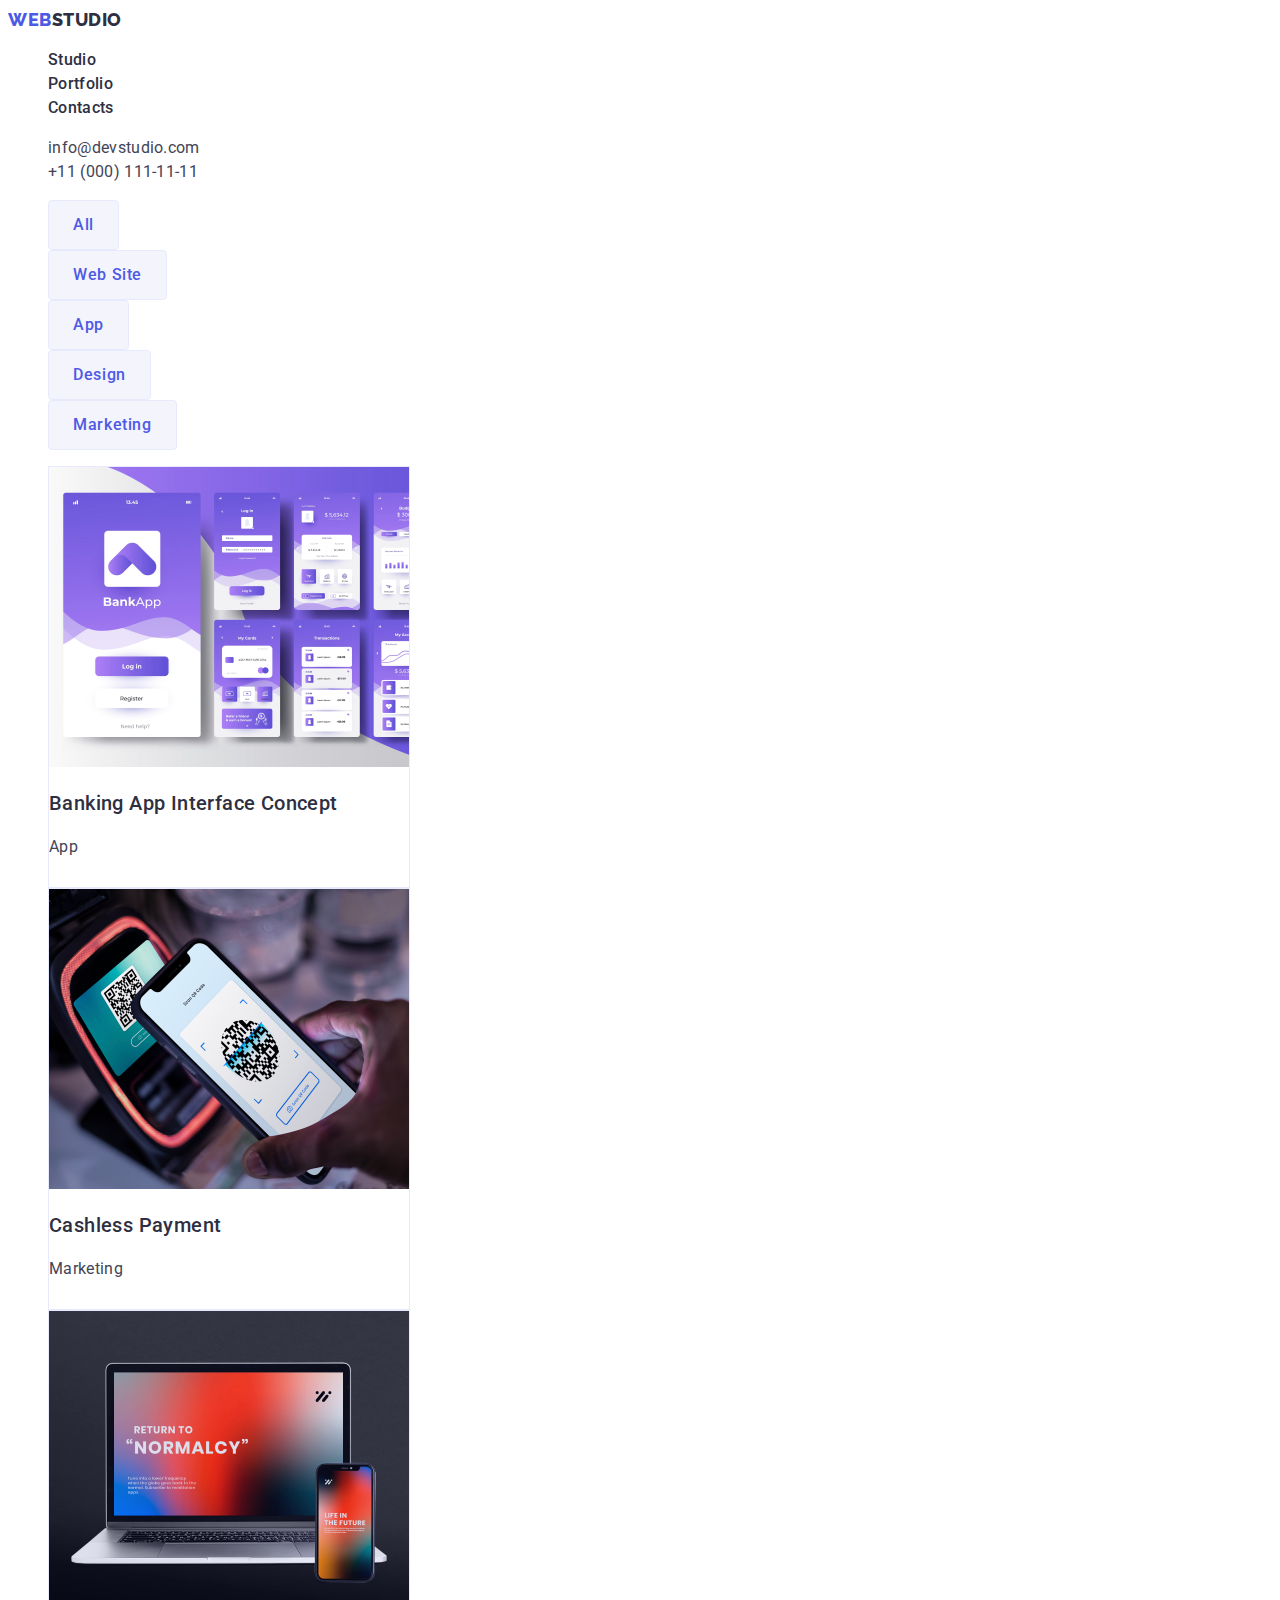
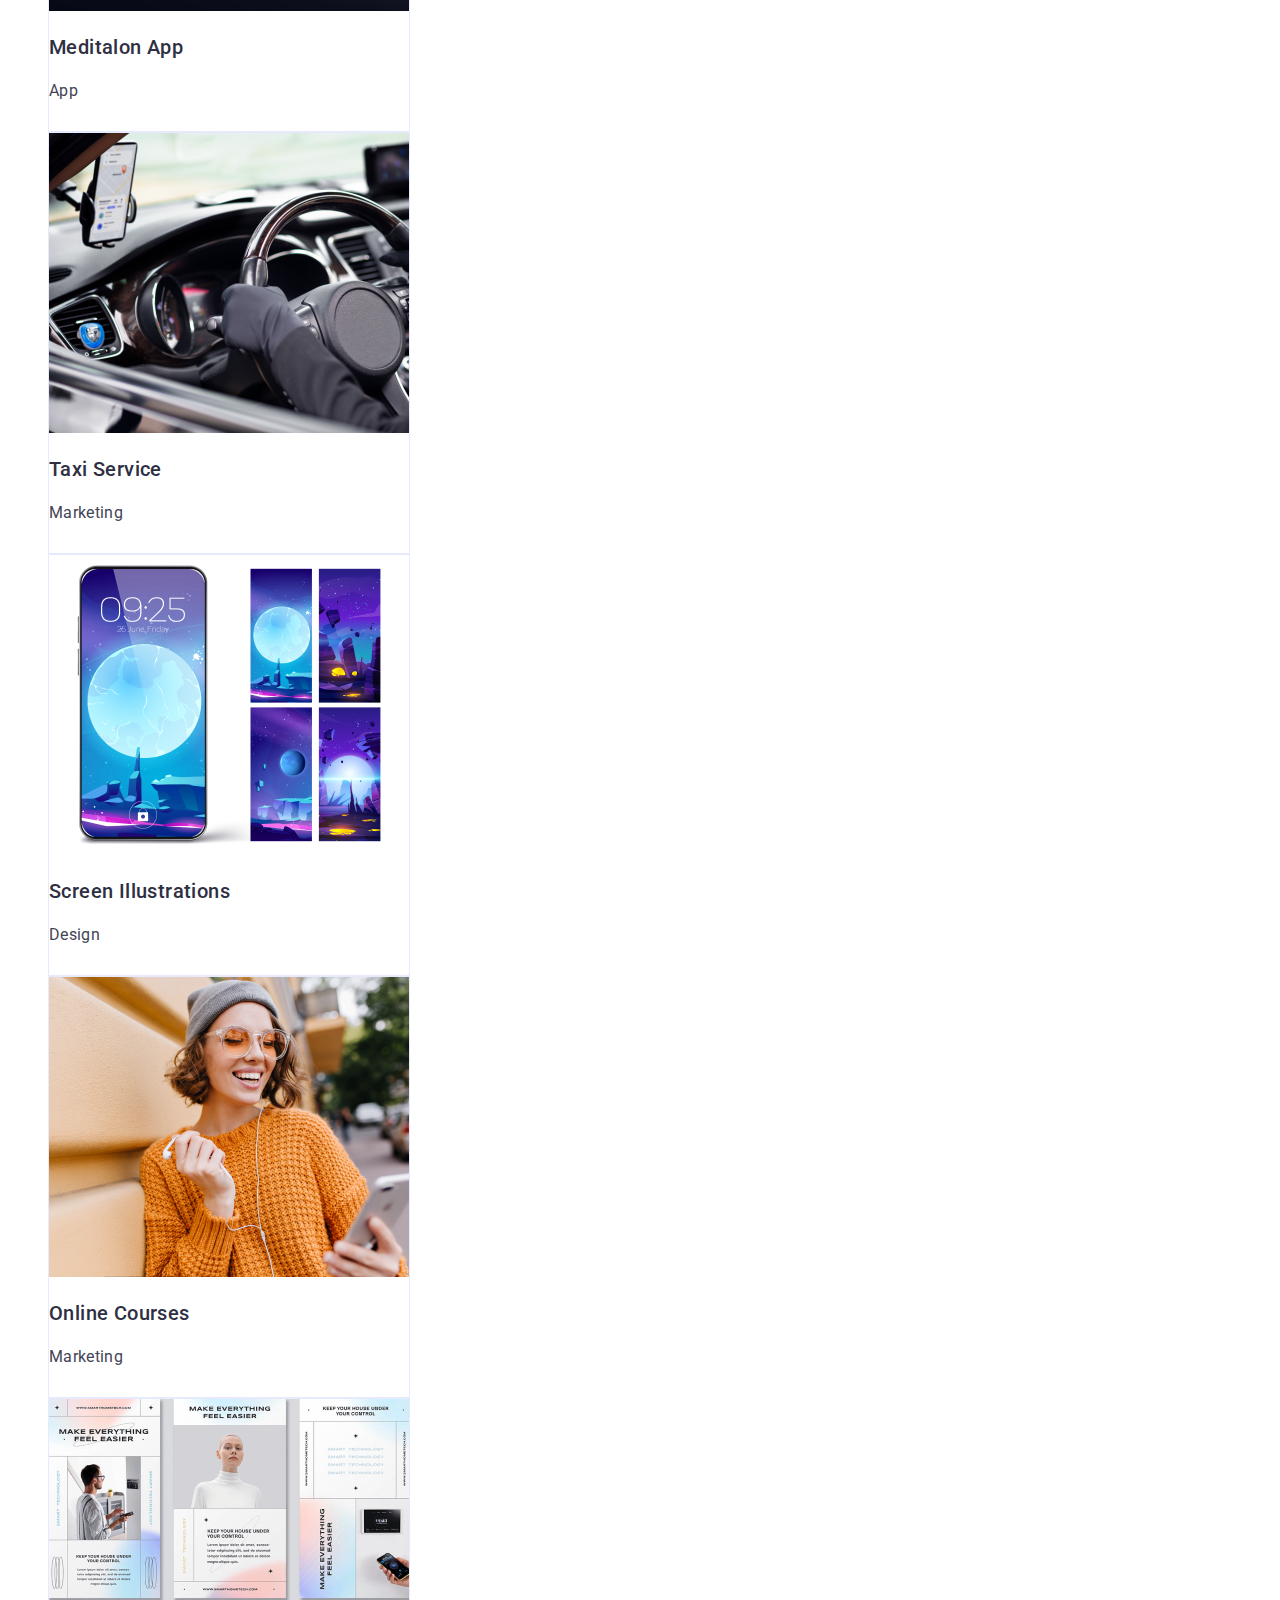
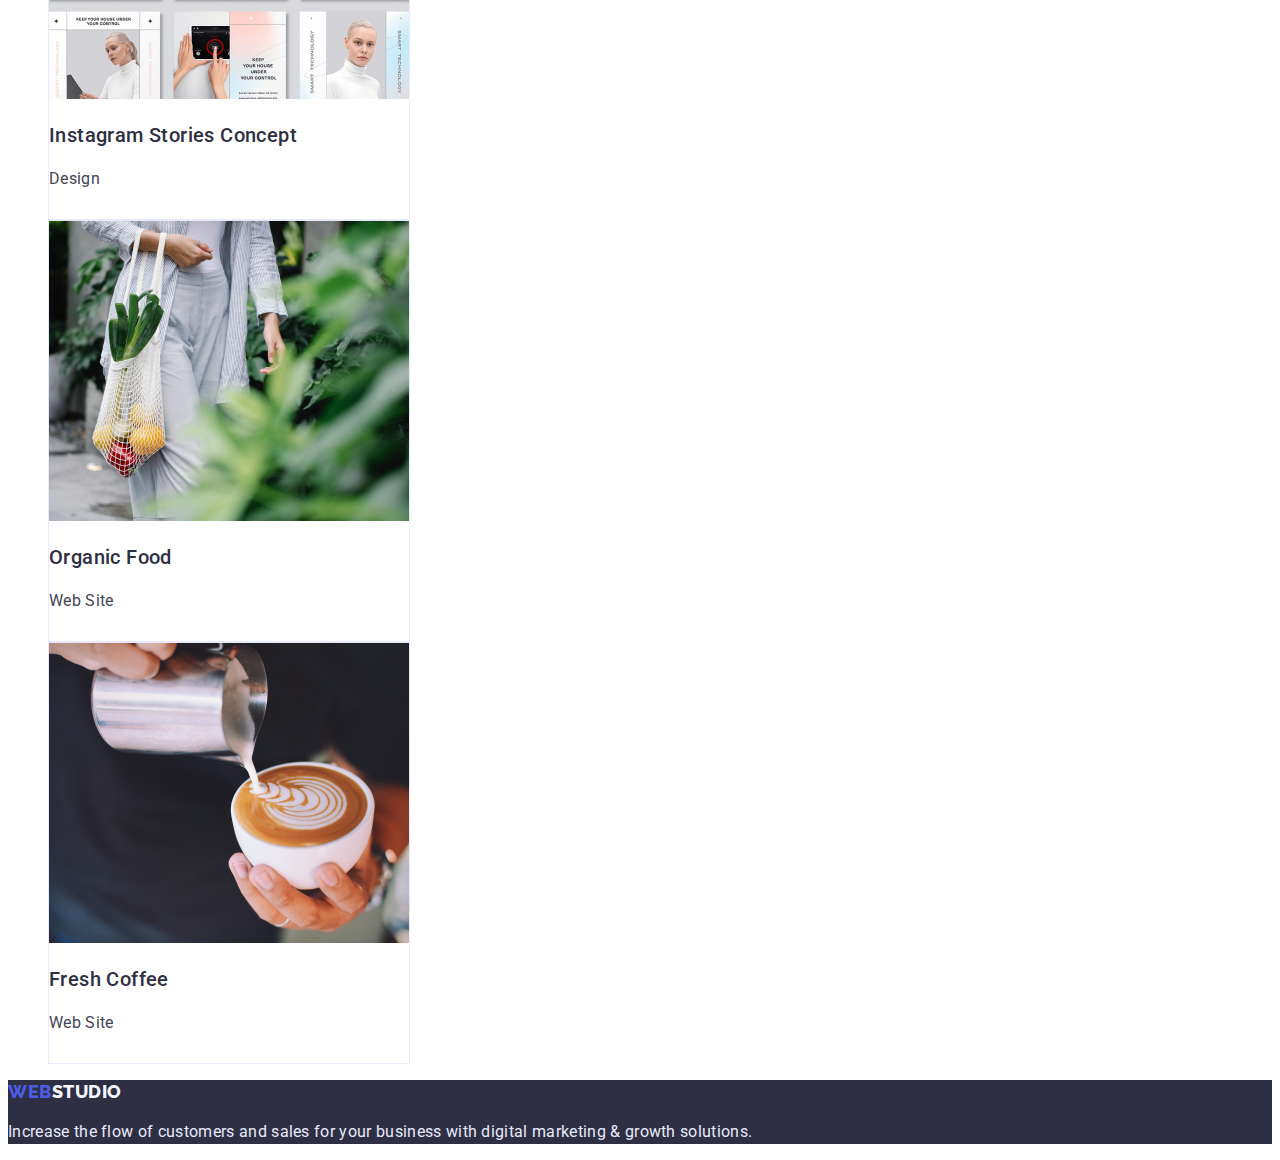
==== portfolio.html @ 46ccc212 "Initial commit" ====
<!DOCTYPE html>
<html lang="en">
  <head>
    <meta charset="UTF-8" />
    <meta http-equiv="X-UA-Compatible" content="IE=edge" />
    <meta name="viewport" content="width=device-width, initial-scale=1.0" />
    <link rel="stylesheet" href="./css/styles.css" />
    <link rel="preconnect" href="https://fonts.googleapis.com" />
    <link rel="preconnect" href="https://fonts.gstatic.com" crossorigin />
    <link
      href="https://fonts.googleapis.com/css2?family=Raleway:wght@800&family=Roboto:wght@400;500;700&display=swap"
      rel="stylesheet"
    />
    <title>Document</title>
  </head>
  <body>
    <!-- Header -->
    <header class="page-header">
      <nav class="site-nav">
        <a class="logo-first" href="./index.html">
          Web<span class="logo-second">Studio</span></a
        >
        <ul class="nav-items">
          <li class="nav-item">
            <a class="nav-item-link" href="./index.html">Studio</a>
          </li>
          <li class="nav-item">
            <a class="nav-item-link" href="./portfolio.html">Portfolio</a>
          </li>
          <li class="nav-item">
            <a class="nav-item-link" href="">Contacts</a>
          </li>
        </ul>
      </nav>
      <!-- Address -->
      <address class="contacts">
        <ul>
          <li class="contact">
            <a class="contact-mail-link" href="mailto:info@devstudio.com"
              >info@devstudio.com</a
            >
          </li>
          <li class="contact">
            <a class="contact-tel-link" href="tel:+110001111111"
              >+11 (000) 111-11-11</a
            >
          </li>
        </ul>
      </address>
    </header>
    <!-- Main-content -->
    <main class="main-container">
      <!-- Button -->
      <ul>
        <li><button class="work-btn" type="button">All</button></li>
        <li><button class="work-btn" type="button">Web Site</button></li>
        <li><button class="work-btn" type="button">App</button></li>
        <li><button class="work-btn" type="button">Design</button></li>
        <li><button class="work-btn" type="button">Marketing</button></li>
      </ul>
      <!-- Box-Row -->
      <ul class="works-row">
        <li class="work-company">
          <a class="work-company-box" href=""
            ><img
              src="./images/portfolio/portfolio-works1.jpg"
              alt="bank-interface"
              width="360"
              height="300"
            />
            <h3 class="work-name">Banking App Interface Concept</h3>
            <p class="work-system">App</p>
          </a>
        </li>

        <li class="work-company">
          <a class="work-company-box" href=""
            ><img
              src="./images/portfolio/portfolio-works2.jpg"
              alt="telephone-payment"
              width="360"
              height="300"
            />
            <h3 class="work-name">Cashless Payment</h3>
            <p class="work-system">Marketing</p></a
          >
        </li>
        <li class="work-company">
          <a class="work-company-box" href="">
            <img
              src="./images/portfolio/portfolio-works3.jpg"
              alt="MacBook"
              width="360"
              height="300"
            />
            <h3 class="work-name">Meditalon App</h3>
            <p class="work-system">App</p></a
          >
        </li>
        <li class="work-company">
          <a class="work-company-box" href=""
            ><img
              src="./images/portfolio/portfolio-works4.jpg"
              alt="Taxi"
              width="360"
              height="300"
            />
            <h3 class="work-name">Taxi Service</h3>
            <p class="work-system">Marketing</p></a
          >
        </li>
        <li class="work-company">
          <a class="work-company-box" href="">
            <img
              src="./images/portfolio/portfolio-works5.jpg"
              alt="telephone-design"
              width="360"
              height="300"
            />
            <h3 class="work-name">Screen Illustrations</h3>
            <p class="work-system">Design</p></a
          >
        </li>
        <li class="work-company">
          <a class="work-company-box" href="">
            <img
              src="./images/portfolio/portfolio-works6.jpg"
              alt="Woman"
              width="360"
              height="300"
            />
            <h3 class="work-name">Online Courses</h3>
            <p class="work-system">Marketing</p></a
          >
        </li>

        <li class="work-company">
          <a class="work-company-box" href="">
            <img
              src="./images/portfolio/portfolio-works7.jpg"
              alt="Instagram-stories"
              width="360"
              height="300"
            />
            <h3 class="work-name">Instagram Stories Concept</h3>
            <p class="work-system">Design</p></a
          >
        </li>
        <li class="work-company">
          <a class="work-company-box" href=""
            ><img
              src="./images/portfolio/portfolio-works8.jpg"
              alt="Vegetables"
              width="360"
              height="300"
            />
            <h3 class="work-name">Organic Food</h3>
            <p class="work-system">Web Site</p></a
          >
        </li>
        <li class="work-company">
          <a class="work-company-box" href=""
            ><img
              src="./images/portfolio/portfolio-works9.jpg"
              alt="Coffee"
              width="360"
              height="300"
            />
            <h3 class="work-name">Fresh Coffee</h3>
            <p class="work-system">Web Site</p></a
          >
        </li>
      </ul>
    </main>
    <!-- Footer -->

    <footer class="footer">
      <a class="logo-first" href="./index.html">
        Web<span class="footer-logo-second">Studio</span></a
      >
      <p class="footer-info">
        Increase the flow of customers and sales for your business with digital
        marketing & growth solutions.
      </p>
    </footer>
  </body>
</html>
---- css/styles.css ----
body {
  background-color: #ffffff;
  font-family: "Roboto", sans-serif;
  color: #2e2f42;
}
:root {
  --heading-color: #2e2f42;
  --text-color: #434455;
  --brand-color: #4d5ae5;
  --press-color: #404bbf;
}
ul {
  list-style-type: none;
}
a {
  text-decoration: none;
}

.logo-first {
  font-family: "Raleway";
  font-style: normal;
  font-weight: 800;
  font-size: 18px;
  line-height: 24px;
  letter-spacing: 0.03em;
  color: var(--brand-color);
  text-decoration: none;
  text-transform: uppercase;
}
.logo-second {
  color: var(--heading-color);
}
.footer-logo-second {
  color: #f4f4fd;
}

.site-nav .nav-item a {
  font-weight: 500;
  font-size: 16px;
  line-height: 24px;
  letter-spacing: 0.02em;
  color: var(--heading-color);
}
.site-nav .nav-item a:hover,
.site-nav .nav-item a:focus {
  color: var(--brand-color);
  text-decoration: underline;
}
.contacts .contact a {
  font-family: "Roboto";
  font-style: normal;
  font-weight: 400;
  font-size: 16px;
  line-height: 24px;
  letter-spacing: 0.02em;
  color: var(--text-color);
}
.contacts .contact a:hover,
.contacts .contact a:focus {
  color: var(--brand-color);
}
.section-hero {
  width: 1440px;
  height: 600px;
  background: var(--heading-color);
}
.hero-info {
  font-weight: 700;
  font-size: 56px;
  line-height: 60px;
  text-align: center;
  letter-spacing: 0.02em;
  color: #ffffff;
}
.hero-btn {
  font-family: "Roboto";
  font-style: normal;
  font-weight: 500;
  font-size: 16px;
  line-height: 24px;
  cursor: pointer;
  align-items: center;
  letter-spacing: 0.04em;
  color: #ffffff;
  background: var(--brand-color);
  box-shadow: 0px 4px 4px rgba(0, 0, 0, 0.15);
  border-radius: 4px;
  border: 0;
  width: 169px;
  height: 56px;
}
.hero-btn:hover {
  background-color: var(--press-color);
  color: #ffffff;
}
.hide-h {
  opacity: 0;
  cursor: default;
}
.advanteges-h {
  font-weight: 500;
  font-size: 20px;
  line-height: 24px;
  letter-spacing: 0.02em;
  color: var(--heading-color);
}
.advanteges-info {
  font-weight: 400;
  font-size: 16px;
  line-height: 24px;
  letter-spacing: 0.02em;
  color: var(--text-color);
}
.section-4 {
  background-color: #f4f4fd;
}
.work-h {
  font-weight: 700;
  font-size: 36px;
  line-height: 40px;
  text-align: center;
  letter-spacing: 0.02em;
  text-transform: capitalize;
  color: var(--heading-color);
}
.staff-h {
  font-weight: 700;
  font-size: 36px;
  line-height: 40px;
  text-align: center;
  letter-spacing: 0.02em;
  text-transform: capitalize;
  color: var(--heading-color);
}
.staff-boxes {
  display: flex;
}
.staff-box {
  background: #ffffff;
  box-shadow: 0px 1px 6px rgba(46, 47, 66, 0.08),
    0px 1px 1px rgba(46, 47, 66, 0.16), 0px 2px 1px rgba(46, 47, 66, 0.08);
  border-radius: 0px 0px 4px 4px;
  width: 264px;
  height: 380px;
}

.staff-name {
  font-weight: 500;
  font-size: 20px;
  line-height: 24px;
  letter-spacing: 0.02em;
  color: var(--heading-color);
  text-align: center;
}
.staff-profession {
  font-weight: 400;
  font-size: 16px;
  line-height: 24px;
  letter-spacing: 0.02em;
  color: var(--text-color);
  text-align: center;
}
.footer {
  background: var(--heading-color);
}
.footer-info {
  font-weight: 400;
  font-size: 16px;
  line-height: 24px;
  letter-spacing: 0.02em;
  color: #e7e9fc;
}
.work-name {
  font-weight: 500;
  font-size: 20px;
  line-height: 24px;
  letter-spacing: 0.02em;
  color: var(--heading-color);
}
.work-system {
  font-weight: 400;
  font-size: 16px;
  line-height: 24px;
  letter-spacing: 0.02em;
  color: var(--text-color);
  text-decoration: none;
}
.work-company {
  background: #ffffff;
  border: 1px solid #e7e9fc;
  width: 360px;
  height: 420px;
}
.work-btn:hover {
  color: #ffffff;
  background: var(--press-color);
  box-shadow: 0px 3px 1px rgba(0, 0, 0, 0.1), 0px 2px 1px rgba(0, 0, 0, 0.08),
    0px 2px 2px rgba(0, 0, 0, 0.12);
  border-radius: 4px;
  border: none;
  cursor: pointer;
}
.work-btn {
  font-family: "Roboto";
  font-style: normal;
  font-weight: 500;
  font-size: 16px;
  line-height: 24px;
  text-align: center;
  letter-spacing: 0.04em;
  color: var(--brand-color);
  background: #f4f4fd;
  border: 1px solid #e7e9fc;
  border-radius: 4px;
  padding: 12px 24px 12px 24px;
}
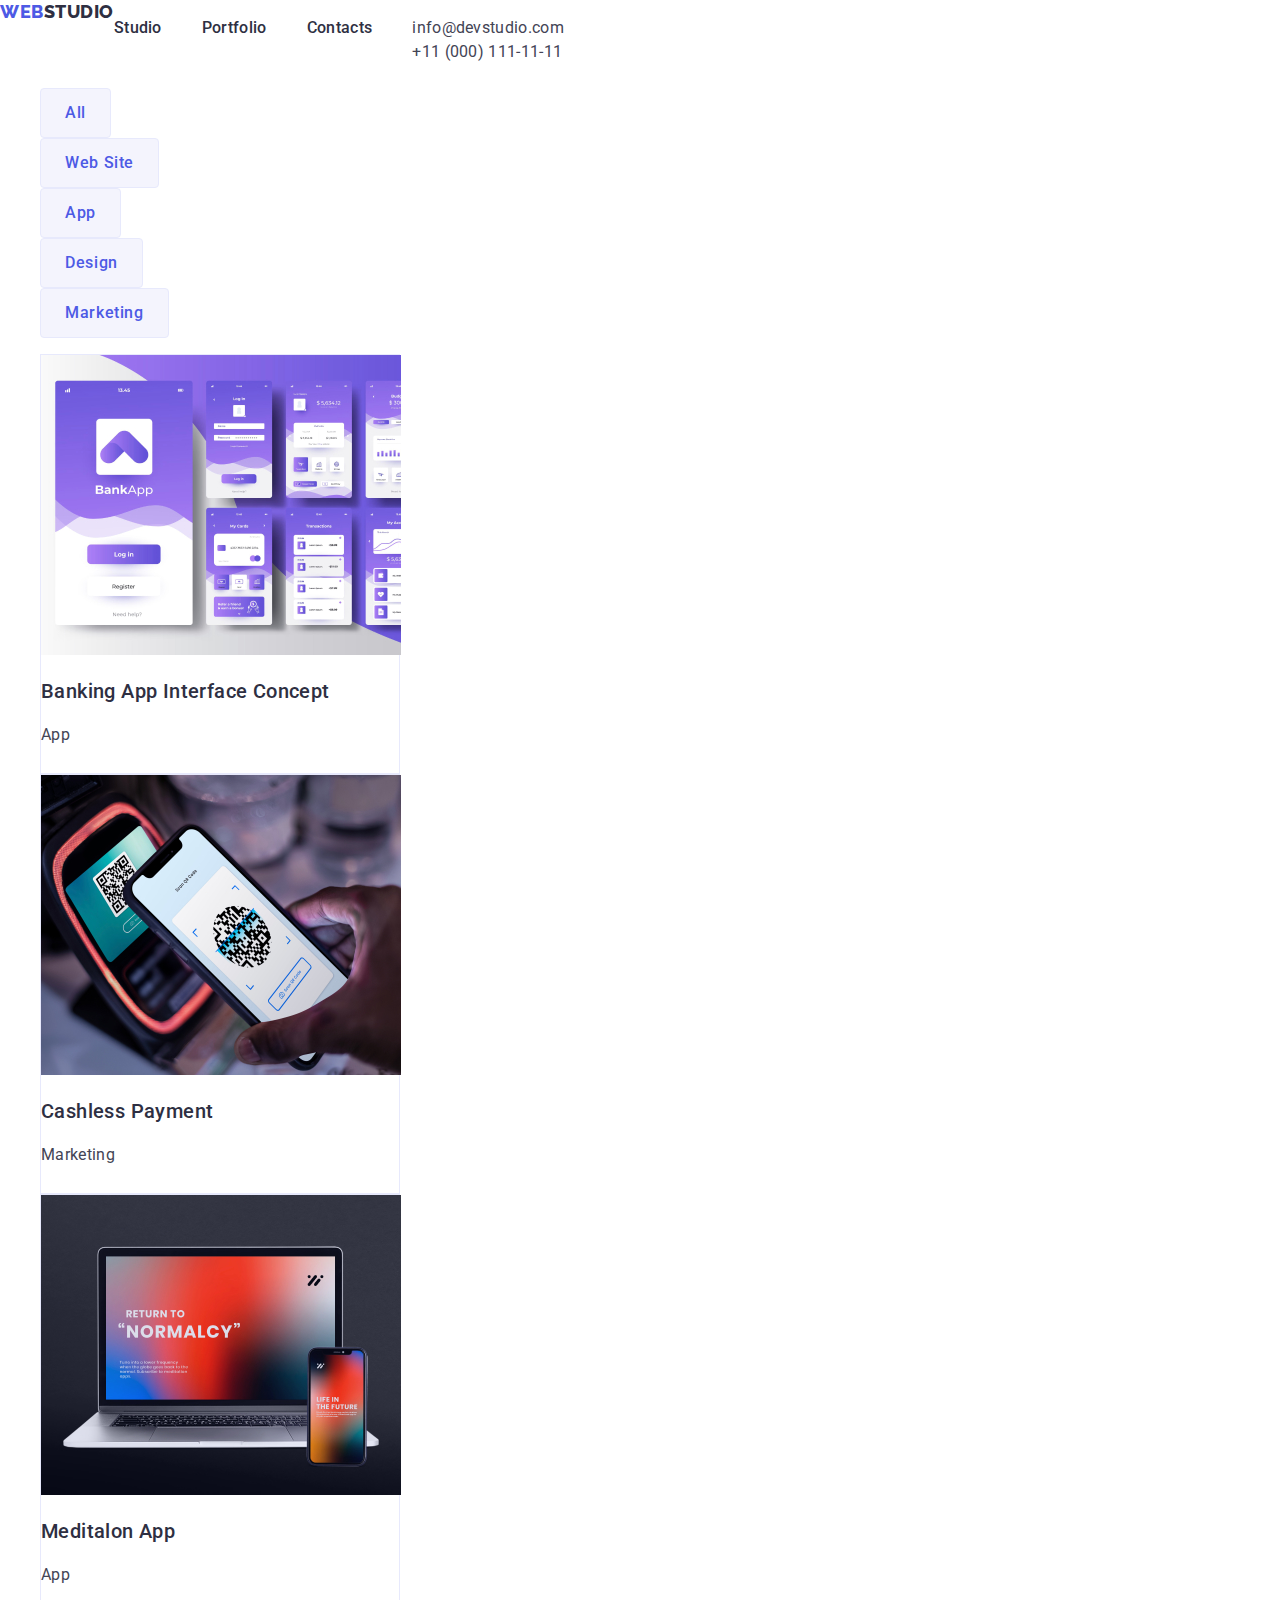
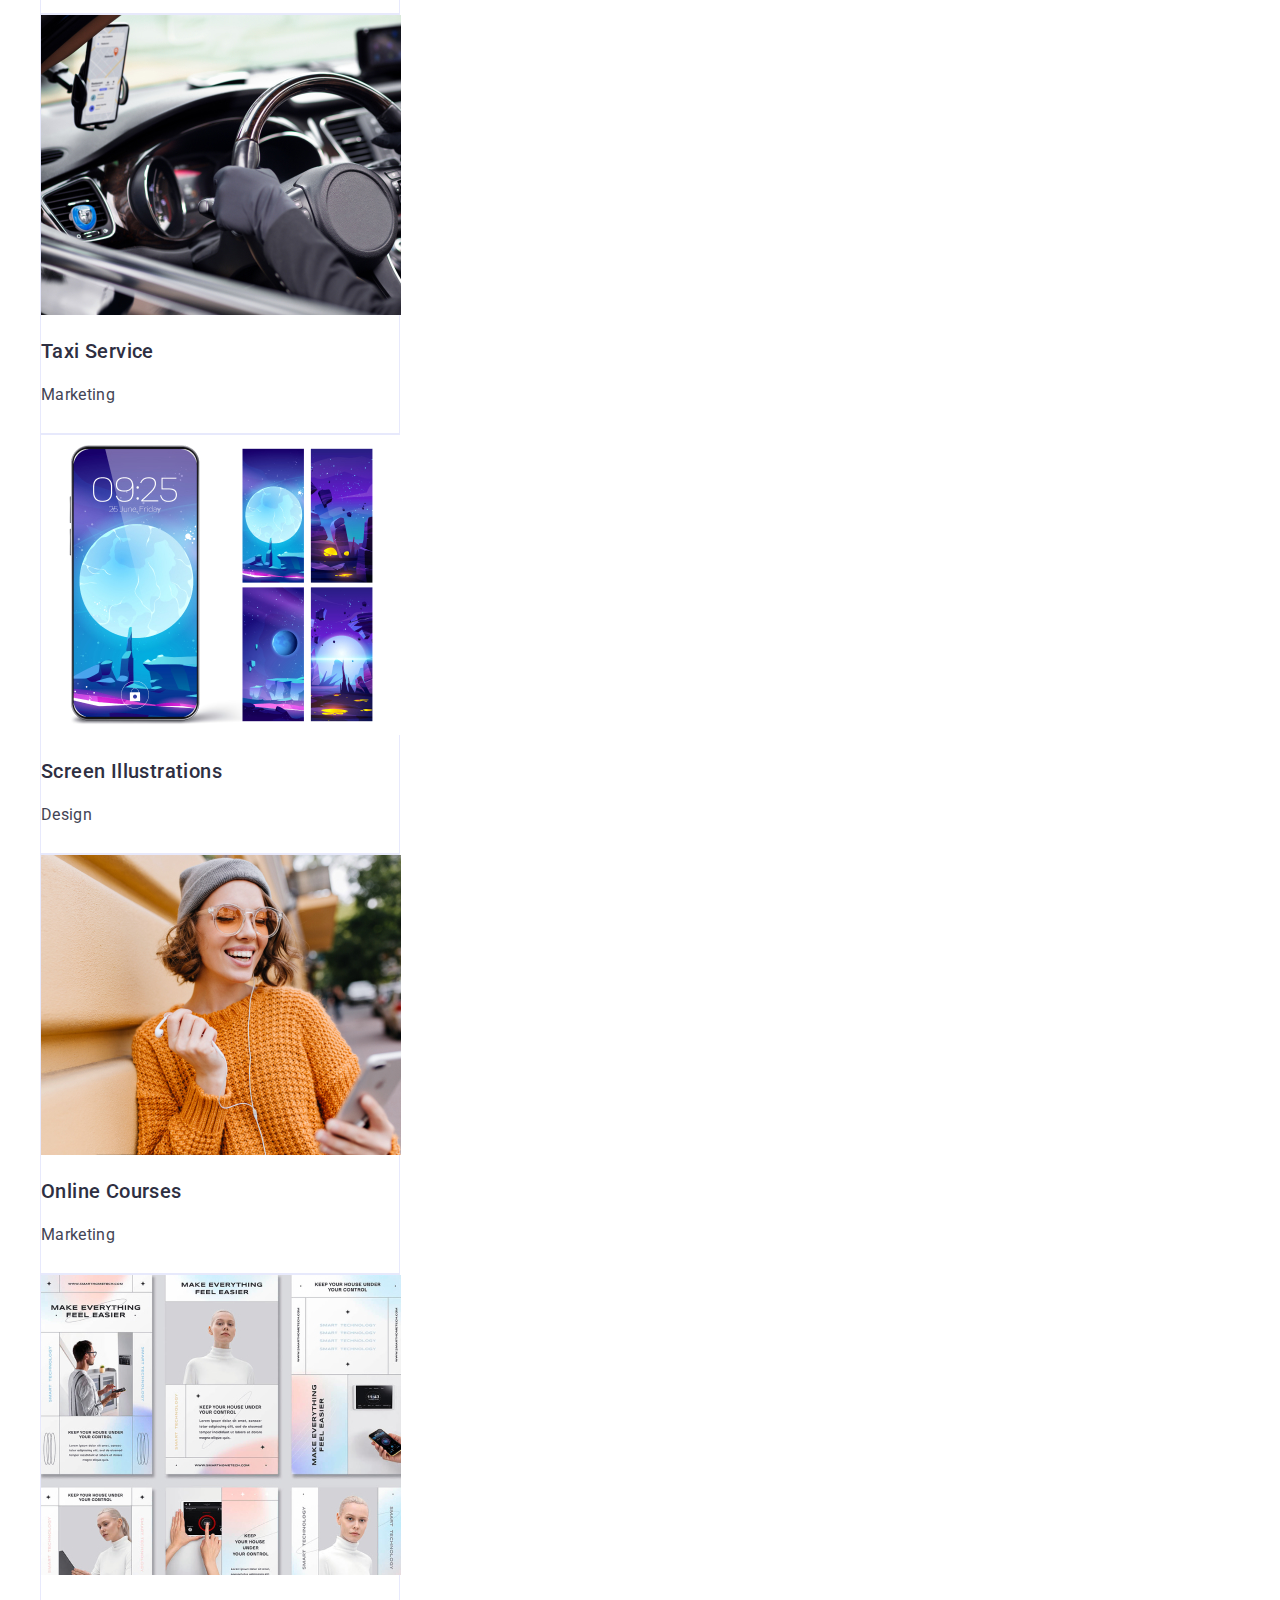
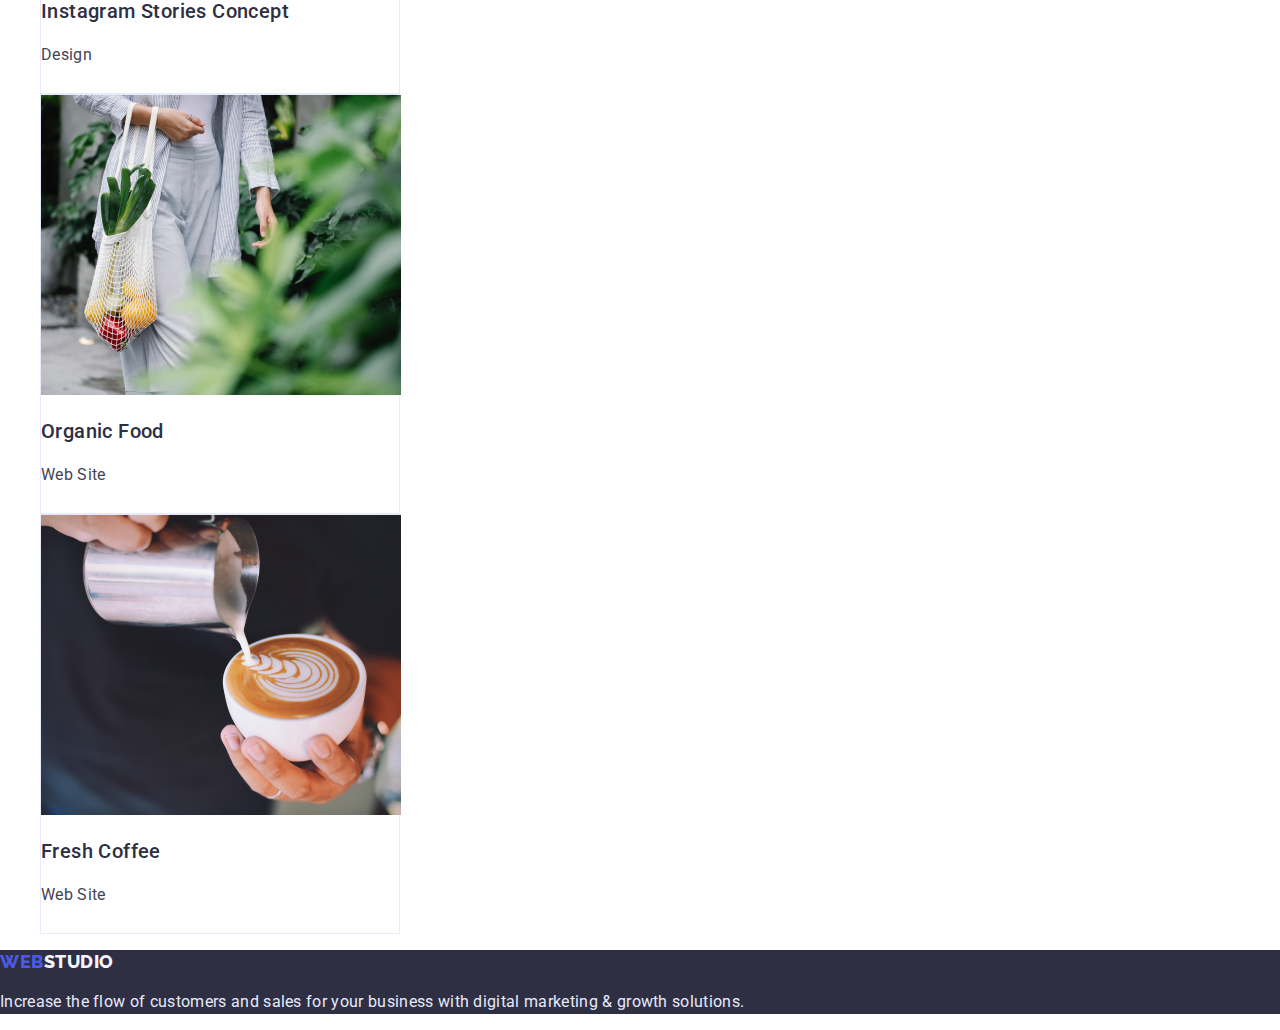
==== commit 9bcea4e6: "update" ====
--- a/portfolio.html
+++ b/portfolio.html
@@ -4,6 +4,10 @@
     <meta charset="UTF-8" />
     <meta http-equiv="X-UA-Compatible" content="IE=edge" />
     <meta name="viewport" content="width=device-width, initial-scale=1.0" />
+    <link
+      rel="stylesheet"
+      href="https://cdnjs.cloudflare.com/ajax/libs/modern-normalize/1.0.0/modern-normalize.min.css"
+    />
     <link rel="stylesheet" href="./css/styles.css" />
     <link rel="preconnect" href="https://fonts.googleapis.com" />
     <link rel="preconnect" href="https://fonts.gstatic.com" crossorigin />
--- a/css/styles.css
+++ b/css/styles.css
@@ -15,7 +15,21 @@
 a {
   text-decoration: none;
 }
-
+.page-header {
+  display: flex;
+  width: 1440px;
+  height: 72px;
+}
+.site-nav,
+.nav-items {
+  display: flex;
+}
+.nav-items {
+  flex-direction: row;
+  align-items: flex-start;
+  padding: 0px;
+  gap: 40px;
+}
 .logo-first {
   font-family: "Raleway";
   font-style: normal;
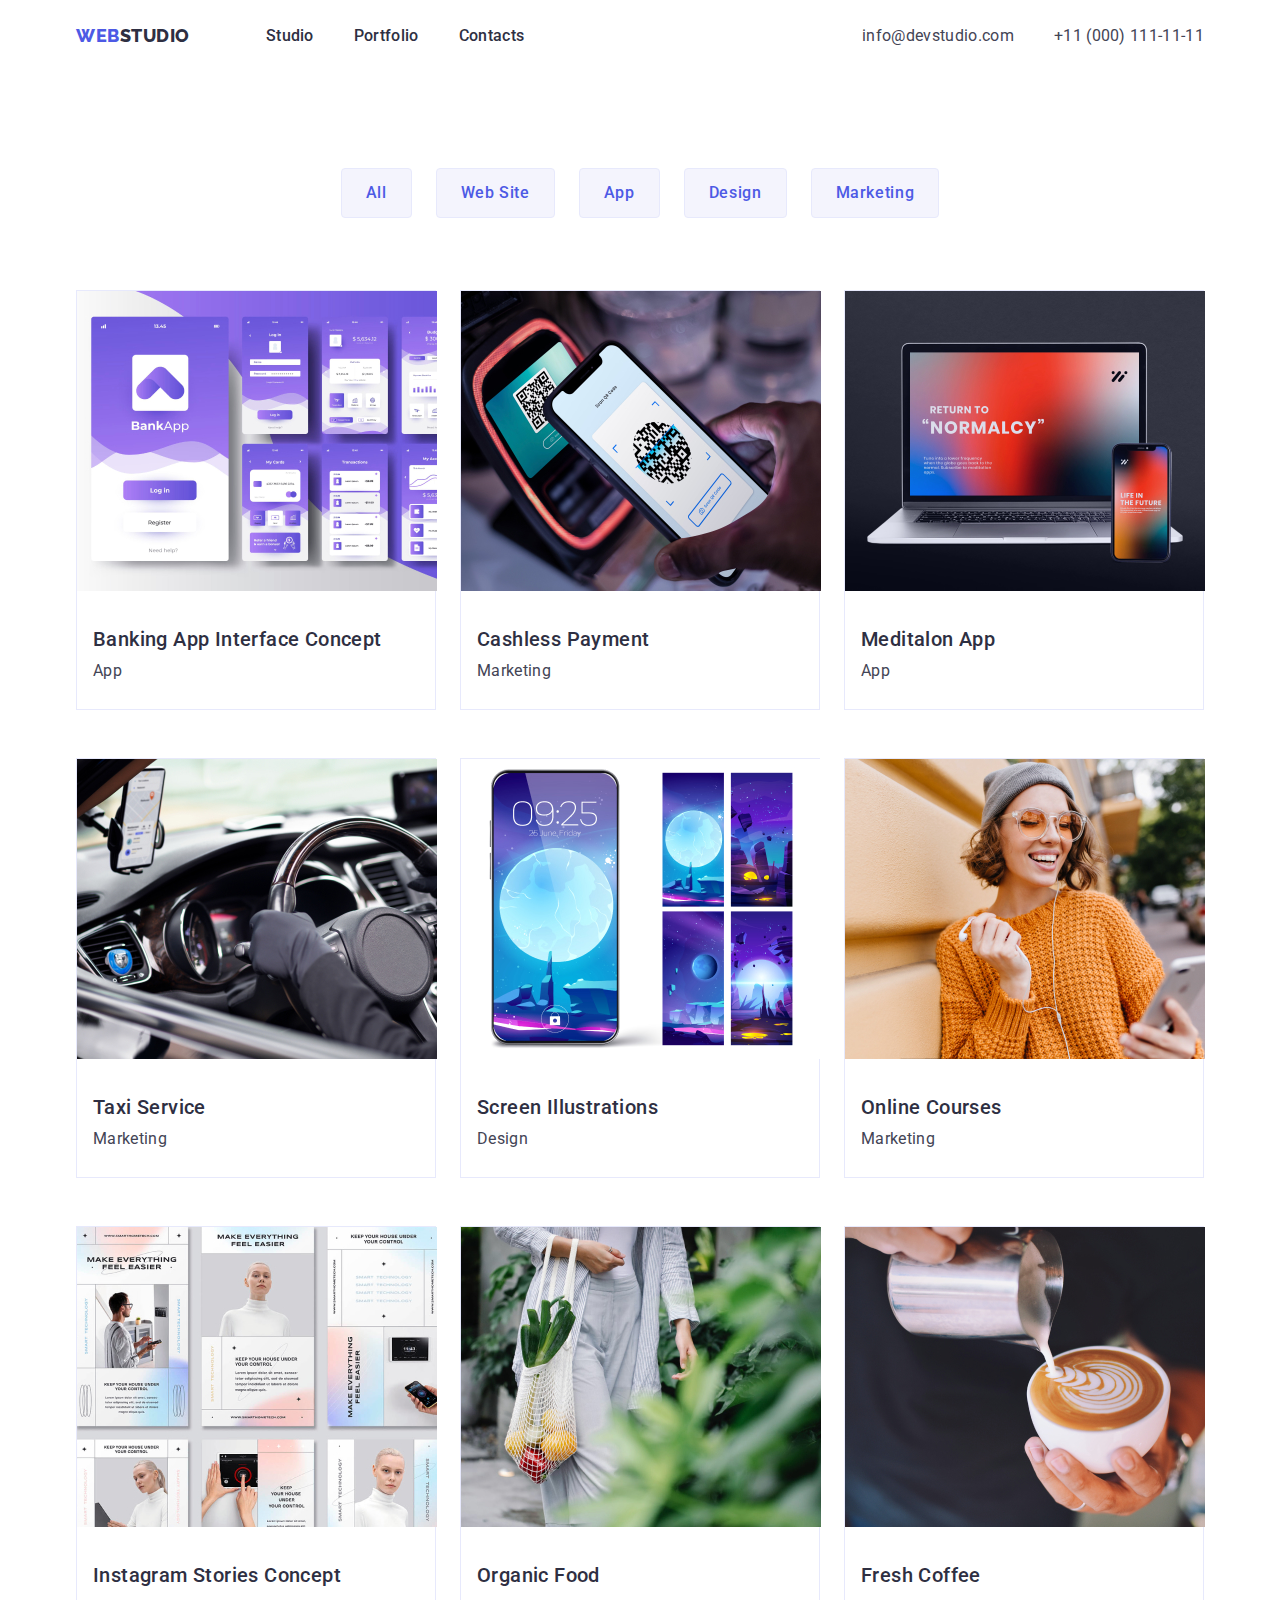
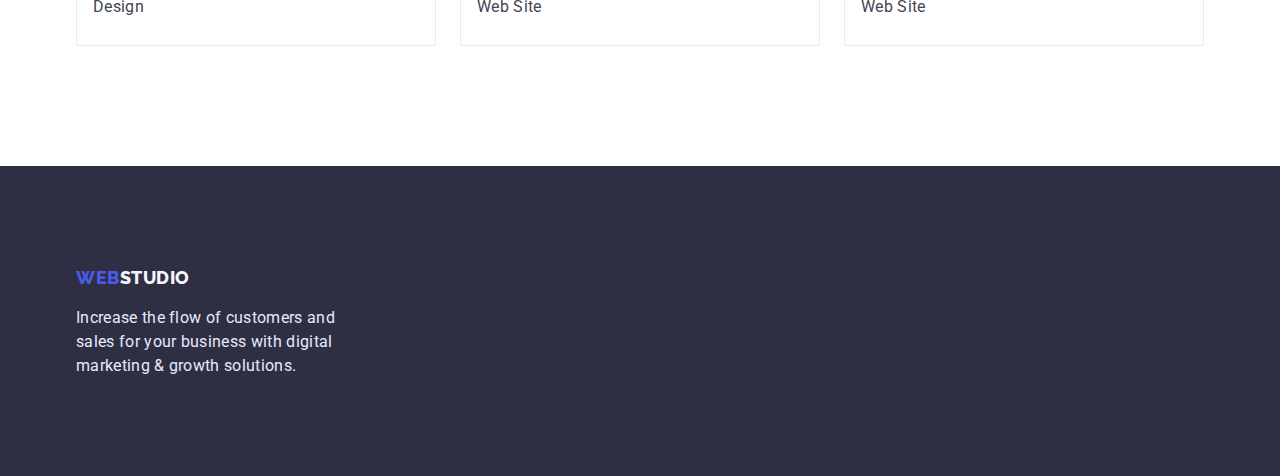
==== commit 1b869380: "update portfolio" ====
--- a/portfolio.html
+++ b/portfolio.html
@@ -20,172 +20,180 @@
   <body>
     <!-- Header -->
     <header class="page-header">
-      <nav class="site-nav">
-        <a class="logo-first" href="./index.html">
-          Web<span class="logo-second">Studio</span></a
-        >
-        <ul class="nav-items">
-          <li class="nav-item">
-            <a class="nav-item-link" href="./index.html">Studio</a>
+      <div class="container container-header">
+        <nav class="site-nav">
+          <a class="logo-first" href="./index.html">
+            Web<span class="logo-second">Studio</span></a
+          >
+          <ul class="nav-items">
+            <li class="nav-item">
+              <a class="nav-item-link" href="./index.html">Studio</a>
+            </li>
+            <li class="nav-item">
+              <a class="nav-item-link" href="./portfolio.html">Portfolio</a>
+            </li>
+            <li class="nav-item">
+              <a class="nav-item-link" href="">Contacts</a>
+            </li>
+          </ul>
+        </nav>
+        <!-- Address -->
+        <address class="contacts">
+          <ul class="contact-list">
+            <li class="contact">
+              <a class="contact-mail-link" href="mailto:info@devstudio.com"
+                >info@devstudio.com</a
+              >
+            </li>
+            <li class="contact">
+              <a class="contact-tel-link" href="tel:+110001111111"
+                >+11 (000) 111-11-11</a
+              >
+            </li>
+          </ul>
+        </address>
+      </div>
+    </header>
+    <!-- Main-content -->
+    <main class="main-container">
+      <div class="container container-works-portfolio">
+        <!-- Button -->
+
+        <ul class="filter-buttons">
+          <li><button class="work-btn" type="button">All</button></li>
+          <li><button class="work-btn" type="button">Web Site</button></li>
+          <li><button class="work-btn" type="button">App</button></li>
+          <li><button class="work-btn" type="button">Design</button></li>
+          <li><button class="work-btn" type="button">Marketing</button></li>
+        </ul>
+
+        <!-- Box-Row -->
+
+        <ul class="works-row">
+          <li class="work-company">
+            <a class="work-company-box" href=""
+              ><img
+                src="./images/portfolio/portfolio-works1.jpg"
+                alt="bank-interface"
+                width="360"
+                height="300"
+              />
+              <h3 class="work-name">Banking App Interface Concept</h3>
+              <p class="work-system">App</p>
+            </a>
           </li>
-          <li class="nav-item">
-            <a class="nav-item-link" href="./portfolio.html">Portfolio</a>
-          </li>
-          <li class="nav-item">
-            <a class="nav-item-link" href="">Contacts</a>
-          </li>
-        </ul>
-      </nav>
-      <!-- Address -->
-      <address class="contacts">
-        <ul>
-          <li class="contact">
-            <a class="contact-mail-link" href="mailto:info@devstudio.com"
-              >info@devstudio.com</a
+
+          <li class="work-company">
+            <a class="work-company-box" href=""
+              ><img
+                src="./images/portfolio/portfolio-works2.jpg"
+                alt="telephone-payment"
+                width="360"
+                height="300"
+              />
+              <h3 class="work-name">Cashless Payment</h3>
+              <p class="work-system">Marketing</p></a
             >
           </li>
-          <li class="contact">
-            <a class="contact-tel-link" href="tel:+110001111111"
-              >+11 (000) 111-11-11</a
+          <li class="work-company">
+            <a class="work-company-box" href="">
+              <img
+                src="./images/portfolio/portfolio-works3.jpg"
+                alt="MacBook"
+                width="360"
+                height="300"
+              />
+              <h3 class="work-name">Meditalon App</h3>
+              <p class="work-system">App</p></a
+            >
+          </li>
+          <li class="work-company">
+            <a class="work-company-box" href=""
+              ><img
+                src="./images/portfolio/portfolio-works4.jpg"
+                alt="Taxi"
+                width="360"
+                height="300"
+              />
+              <h3 class="work-name">Taxi Service</h3>
+              <p class="work-system">Marketing</p></a
+            >
+          </li>
+          <li class="work-company">
+            <a class="work-company-box" href="">
+              <img
+                src="./images/portfolio/portfolio-works5.jpg"
+                alt="telephone-design"
+                width="360"
+                height="300"
+              />
+              <h3 class="work-name">Screen Illustrations</h3>
+              <p class="work-system">Design</p></a
+            >
+          </li>
+          <li class="work-company">
+            <a class="work-company-box" href="">
+              <img
+                src="./images/portfolio/portfolio-works6.jpg"
+                alt="Woman"
+                width="360"
+                height="300"
+              />
+              <h3 class="work-name">Online Courses</h3>
+              <p class="work-system">Marketing</p></a
+            >
+          </li>
+
+          <li class="work-company">
+            <a class="work-company-box" href="">
+              <img
+                src="./images/portfolio/portfolio-works7.jpg"
+                alt="Instagram-stories"
+                width="360"
+                height="300"
+              />
+              <h3 class="work-name">Instagram Stories Concept</h3>
+              <p class="work-system">Design</p></a
+            >
+          </li>
+          <li class="work-company">
+            <a class="work-company-box" href=""
+              ><img
+                src="./images/portfolio/portfolio-works8.jpg"
+                alt="Vegetables"
+                width="360"
+                height="300"
+              />
+              <h3 class="work-name">Organic Food</h3>
+              <p class="work-system">Web Site</p></a
+            >
+          </li>
+          <li class="work-company">
+            <a class="work-company-box" href=""
+              ><img
+                src="./images/portfolio/portfolio-works9.jpg"
+                alt="Coffee"
+                width="360"
+                height="300"
+              />
+              <h3 class="work-name">Fresh Coffee</h3>
+              <p class="work-system">Web Site</p></a
             >
           </li>
         </ul>
-      </address>
-    </header>
-    <!-- Main-content -->
-    <main class="main-container">
-      <!-- Button -->
-      <ul>
-        <li><button class="work-btn" type="button">All</button></li>
-        <li><button class="work-btn" type="button">Web Site</button></li>
-        <li><button class="work-btn" type="button">App</button></li>
-        <li><button class="work-btn" type="button">Design</button></li>
-        <li><button class="work-btn" type="button">Marketing</button></li>
-      </ul>
-      <!-- Box-Row -->
-      <ul class="works-row">
-        <li class="work-company">
-          <a class="work-company-box" href=""
-            ><img
-              src="./images/portfolio/portfolio-works1.jpg"
-              alt="bank-interface"
-              width="360"
-              height="300"
-            />
-            <h3 class="work-name">Banking App Interface Concept</h3>
-            <p class="work-system">App</p>
-          </a>
-        </li>
-
-        <li class="work-company">
-          <a class="work-company-box" href=""
-            ><img
-              src="./images/portfolio/portfolio-works2.jpg"
-              alt="telephone-payment"
-              width="360"
-              height="300"
-            />
-            <h3 class="work-name">Cashless Payment</h3>
-            <p class="work-system">Marketing</p></a
-          >
-        </li>
-        <li class="work-company">
-          <a class="work-company-box" href="">
-            <img
-              src="./images/portfolio/portfolio-works3.jpg"
-              alt="MacBook"
-              width="360"
-              height="300"
-            />
-            <h3 class="work-name">Meditalon App</h3>
-            <p class="work-system">App</p></a
-          >
-        </li>
-        <li class="work-company">
-          <a class="work-company-box" href=""
-            ><img
-              src="./images/portfolio/portfolio-works4.jpg"
-              alt="Taxi"
-              width="360"
-              height="300"
-            />
-            <h3 class="work-name">Taxi Service</h3>
-            <p class="work-system">Marketing</p></a
-          >
-        </li>
-        <li class="work-company">
-          <a class="work-company-box" href="">
-            <img
-              src="./images/portfolio/portfolio-works5.jpg"
-              alt="telephone-design"
-              width="360"
-              height="300"
-            />
-            <h3 class="work-name">Screen Illustrations</h3>
-            <p class="work-system">Design</p></a
-          >
-        </li>
-        <li class="work-company">
-          <a class="work-company-box" href="">
-            <img
-              src="./images/portfolio/portfolio-works6.jpg"
-              alt="Woman"
-              width="360"
-              height="300"
-            />
-            <h3 class="work-name">Online Courses</h3>
-            <p class="work-system">Marketing</p></a
-          >
-        </li>
-
-        <li class="work-company">
-          <a class="work-company-box" href="">
-            <img
-              src="./images/portfolio/portfolio-works7.jpg"
-              alt="Instagram-stories"
-              width="360"
-              height="300"
-            />
-            <h3 class="work-name">Instagram Stories Concept</h3>
-            <p class="work-system">Design</p></a
-          >
-        </li>
-        <li class="work-company">
-          <a class="work-company-box" href=""
-            ><img
-              src="./images/portfolio/portfolio-works8.jpg"
-              alt="Vegetables"
-              width="360"
-              height="300"
-            />
-            <h3 class="work-name">Organic Food</h3>
-            <p class="work-system">Web Site</p></a
-          >
-        </li>
-        <li class="work-company">
-          <a class="work-company-box" href=""
-            ><img
-              src="./images/portfolio/portfolio-works9.jpg"
-              alt="Coffee"
-              width="360"
-              height="300"
-            />
-            <h3 class="work-name">Fresh Coffee</h3>
-            <p class="work-system">Web Site</p></a
-          >
-        </li>
-      </ul>
+      </div>
     </main>
     <!-- Footer -->
-
     <footer class="footer">
-      <a class="logo-first" href="./index.html">
-        Web<span class="footer-logo-second">Studio</span></a
-      >
-      <p class="footer-info">
-        Increase the flow of customers and sales for your business with digital
-        marketing & growth solutions.
-      </p>
+      <div class="container">
+        <a class="logo-first" href="./index.html">
+          Web<span class="footer-logo-second">Studio</span></a
+        >
+        <p class="footer-info">
+          Increase the flow of customers and sales for your business with
+          digital marketing & growth solutions.
+        </p>
+      </div>
     </footer>
   </body>
 </html>
--- a/css/styles.css
+++ b/css/styles.css
@@ -2,6 +2,10 @@
   background-color: #ffffff;
   font-family: "Roboto", sans-serif;
   color: #2e2f42;
+}
+* {
+  box-sizing: border-box;
+  /* border: 1px solid red; */
 }
 :root {
   --heading-color: #2e2f42;
@@ -15,23 +19,30 @@
 a {
   text-decoration: none;
 }
-.page-header {
-  display: flex;
-  width: 1440px;
+.container {
+  max-width: 1158px;
+  padding: 0 15px;
+  margin: 0 auto;
+}
+.container-header {
+  align-items: center;
+  justify-content: space-between;
+  display: flex;
+  padding: 24px 15px 24px 15px;
   height: 72px;
 }
+
 .site-nav,
 .nav-items {
   display: flex;
 }
 .nav-items {
-  flex-direction: row;
-  align-items: flex-start;
-  padding: 0px;
+  padding: 0px 0px 0px 76px;
   gap: 40px;
 }
 .logo-first {
   font-family: "Raleway";
+
   font-style: normal;
   font-weight: 800;
   font-size: 18px;
@@ -47,7 +58,9 @@
 .footer-logo-second {
   color: #f4f4fd;
 }
-
+.site-nav {
+  align-items: center;
+}
 .site-nav .nav-item a {
   font-weight: 500;
   font-size: 16px;
@@ -60,6 +73,10 @@
   color: var(--brand-color);
   text-decoration: underline;
 }
+.contact-list {
+  display: flex;
+  gap: 40px;
+}
 .contacts .contact a {
   font-family: "Roboto";
   font-style: normal;
@@ -74,9 +91,10 @@
   color: var(--brand-color);
 }
 .section-hero {
-  width: 1440px;
   height: 600px;
   background: var(--heading-color);
+  align-items: center;
+  padding: 188px 0px 188px 0px;
 }
 .hero-info {
   font-weight: 700;
@@ -85,6 +103,8 @@
   text-align: center;
   letter-spacing: 0.02em;
   color: #ffffff;
+  max-width: 500px;
+  margin: 0 auto 48px;
 }
 .hero-btn {
   font-family: "Roboto";
@@ -102,21 +122,39 @@
   border: 0;
   width: 169px;
   height: 56px;
+  margin: 0 auto;
+  display: block;
 }
 .hero-btn:hover {
   background-color: var(--press-color);
   color: #ffffff;
 }
 .hide-h {
-  opacity: 0;
-  cursor: default;
-}
+  position: absolute;
+  width: 1px;
+  height: 1px;
+  margin: -1px;
+  border: 0;
+  padding: 0;
+  white-space: nowrap;
+  clip-path: inset(100%);
+  clip: rect(0 0 0 0);
+  overflow: hidden;
+}
+
 .advanteges-h {
   font-weight: 500;
   font-size: 20px;
   line-height: 24px;
   letter-spacing: 0.02em;
   color: var(--heading-color);
+  margin: 0;
+}
+.advanteges-list {
+  display: flex;
+  margin: 120px 0;
+  justify-content: space-between;
+  padding: 0;
 }
 .advanteges-info {
   font-weight: 400;
@@ -124,9 +162,30 @@
   line-height: 24px;
   letter-spacing: 0.02em;
   color: var(--text-color);
-}
-.section-4 {
+  margin: 8px 0 0 0;
+}
+.container-work {
+  margin-bottom: 120px;
+}
+.advanteges-box {
+  width: 264px;
+}
+.work-h {
+  margin: 0 0 72px 0;
+}
+.images-work {
+  display: flex;
+  align-items: center;
+  justify-content: space-between;
+  margin: 0 auto;
+  padding: 0;
+}
+
+.section-staff {
+  height: 732px;
   background-color: #f4f4fd;
+  align-items: center;
+  padding: 120px 0px 120px 0px;
 }
 .work-h {
   font-weight: 700;
@@ -145,9 +204,13 @@
   letter-spacing: 0.02em;
   text-transform: capitalize;
   color: var(--heading-color);
+  margin: 0 0 72px 0;
 }
 .staff-boxes {
   display: flex;
+  justify-content: space-between;
+  padding: 0;
+  margin: 0;
 }
 .staff-box {
   background: #ffffff;
@@ -165,6 +228,7 @@
   letter-spacing: 0.02em;
   color: var(--heading-color);
   text-align: center;
+  margin: 32px auto 0 auto;
 }
 .staff-profession {
   font-weight: 400;
@@ -173,9 +237,12 @@
   letter-spacing: 0.02em;
   color: var(--text-color);
   text-align: center;
+  margin: 8px auto 0 0;
 }
 .footer {
   background: var(--heading-color);
+  height: 310px;
+  padding: 100px 0px 100px 0px;
 }
 .footer-info {
   font-weight: 400;
@@ -183,6 +250,8 @@
   line-height: 24px;
   letter-spacing: 0.02em;
   color: #e7e9fc;
+  margin: 16px 0 0 0;
+  max-width: 264px;
 }
 .work-name {
   font-weight: 500;
@@ -190,6 +259,7 @@
   line-height: 24px;
   letter-spacing: 0.02em;
   color: var(--heading-color);
+  margin: 32px 0 8px 16px;
 }
 .work-system {
   font-weight: 400;
@@ -198,6 +268,7 @@
   letter-spacing: 0.02em;
   color: var(--text-color);
   text-decoration: none;
+  margin: 0 0 32px 16px;
 }
 .work-company {
   background: #ffffff;
@@ -228,3 +299,29 @@
   border-radius: 4px;
   padding: 12px 24px 12px 24px;
 }
+.filter-buttons {
+  display: flex;
+  margin: 0 auto;
+  align-items: center;
+  justify-content: center;
+  gap: 24px;
+  margin: 96px 0 72px 0;
+  padding: 0;
+}
+.container-buttons {
+  align-items: center;
+}
+.works-row {
+  margin: 0;
+  padding: 0;
+  /* flex-basis: calc((100% - 2 * 24px) / 3); */
+  display: flex;
+  flex-wrap: wrap;
+  gap: 24px;
+}
+.work-company {
+  margin-bottom: 24px;
+}
+.container-works-portfolio {
+  margin-bottom: 96px;
+}
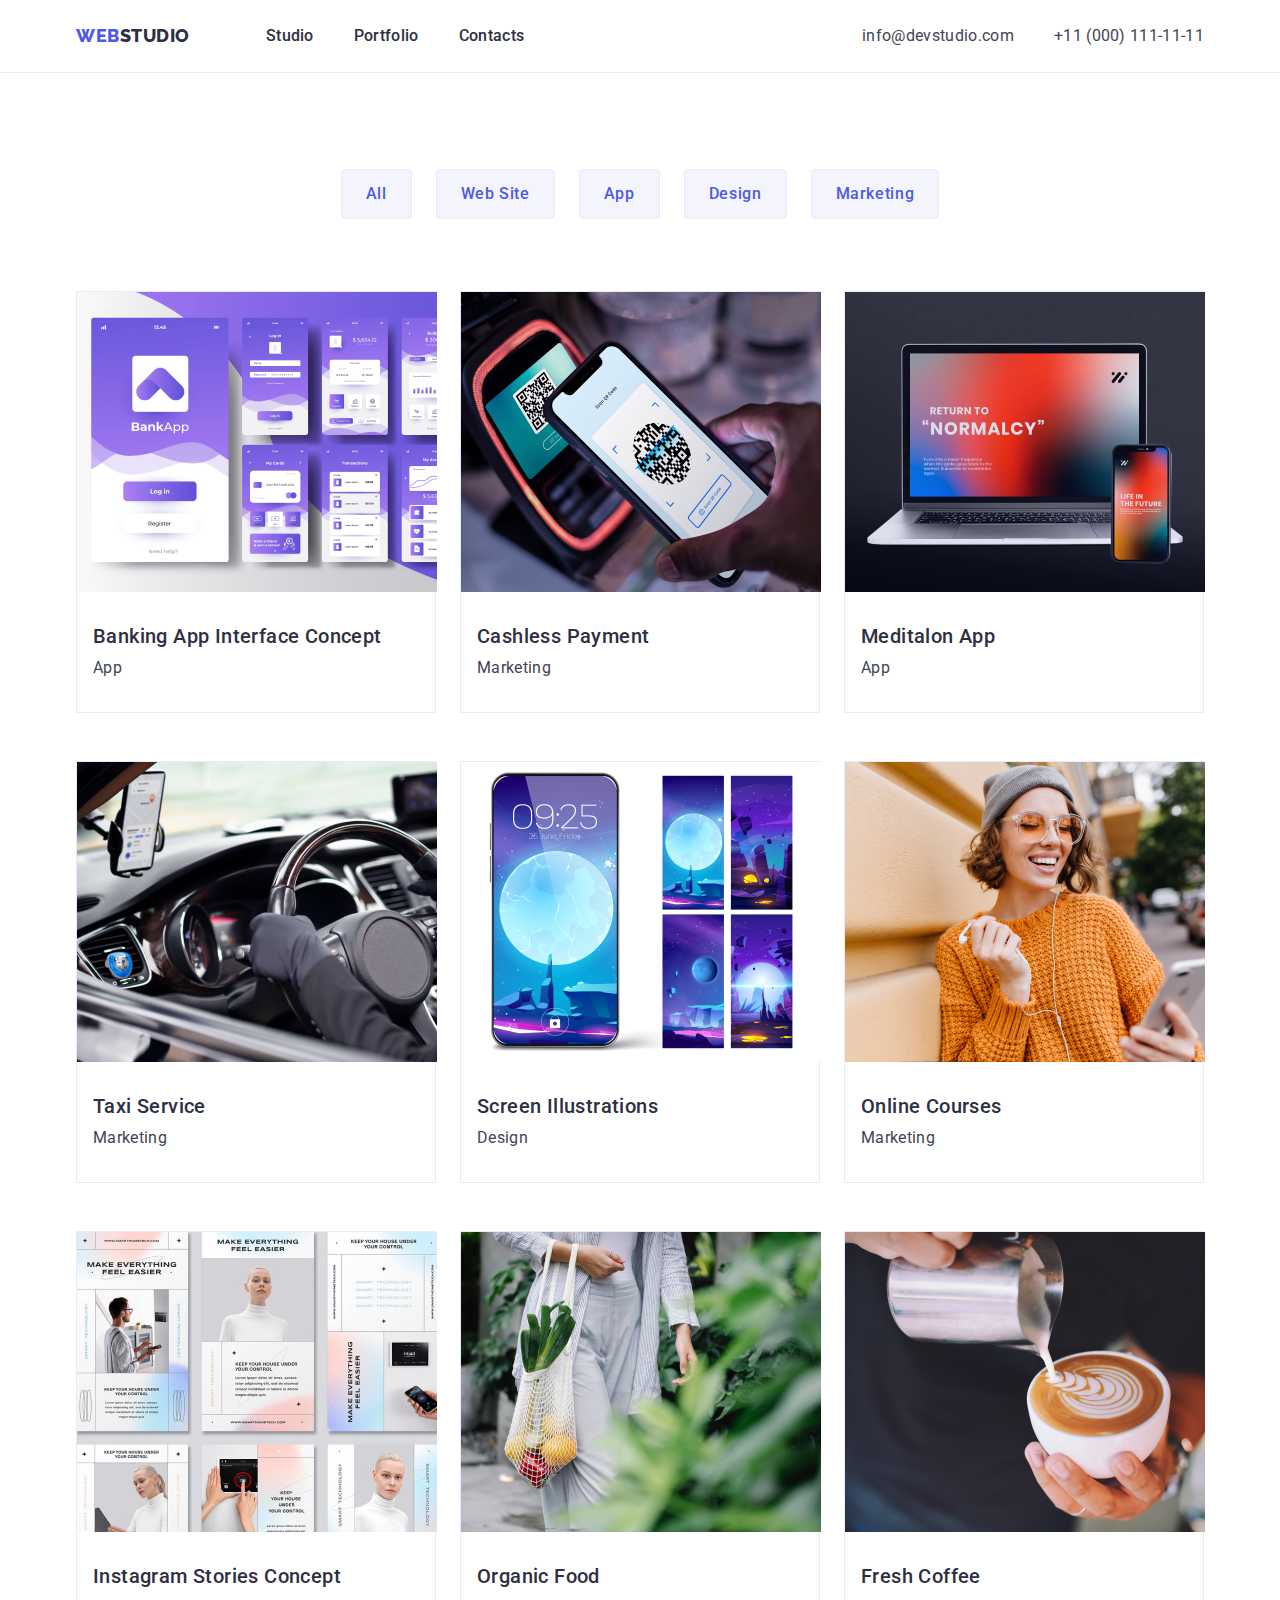
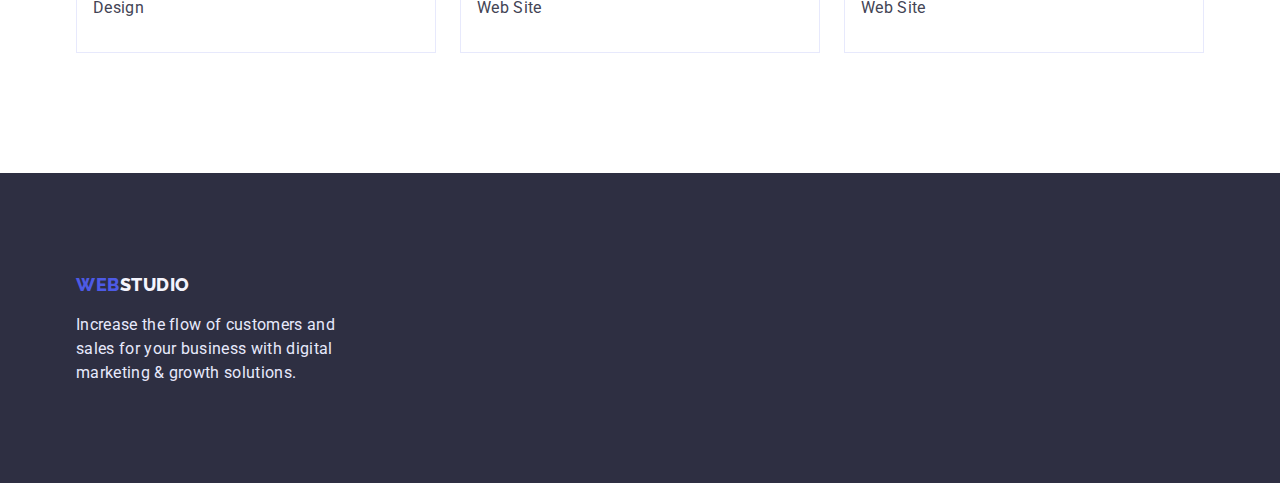
==== commit 6a4d04b8: "update" ====
--- a/portfolio.html
+++ b/portfolio.html
@@ -56,131 +56,150 @@
     </header>
     <!-- Main-content -->
     <main class="main-container">
-      <div class="container container-works-portfolio">
+      <div class="container">
         <!-- Button -->
+        <div class="container-btn">
+          <ul class="filter-buttons">
+            <li><button class="work-btn" type="button">All</button></li>
+            <li><button class="work-btn" type="button">Web Site</button></li>
+            <li><button class="work-btn" type="button">App</button></li>
+            <li><button class="work-btn" type="button">Design</button></li>
+            <li><button class="work-btn" type="button">Marketing</button></li>
+          </ul>
+        </div>
+        <!-- Box-Row -->
+        <div class="container-works-portfolio">
+          <ul class="works-row">
+            <li class="work-company">
+              <a class="work-company-box" href=""
+                ><img
+                  src="./images/portfolio/portfolio-works1.jpg"
+                  alt="bank-interface"
+                  width="360"
+                  height="300"
+                />
+                <div class="info-work">
+                  <h3 class="work-name">Banking App Interface Concept</h3>
+                  <p class="work-system">App</p>
+                </div>
+              </a>
+            </li>
 
-        <ul class="filter-buttons">
-          <li><button class="work-btn" type="button">All</button></li>
-          <li><button class="work-btn" type="button">Web Site</button></li>
-          <li><button class="work-btn" type="button">App</button></li>
-          <li><button class="work-btn" type="button">Design</button></li>
-          <li><button class="work-btn" type="button">Marketing</button></li>
-        </ul>
+            <li class="work-company">
+              <a class="work-company-box" href=""
+                ><img
+                  src="./images/portfolio/portfolio-works2.jpg"
+                  alt="telephone-payment"
+                  width="360"
+                  height="300"
+                />
+                <div class="info-work">
+                  <h3 class="work-name">Cashless Payment</h3>
+                  <p class="work-system">Marketing</p>
+                </div></a
+              >
+            </li>
+            <li class="work-company">
+              <a class="work-company-box" href="">
+                <img
+                  src="./images/portfolio/portfolio-works3.jpg"
+                  alt="MacBook"
+                  width="360"
+                  height="300"
+                />
+                <div class="info-work">
+                  <h3 class="work-name">Meditalon App</h3>
+                  <p class="work-system">App</p>
+                </div></a
+              >
+            </li>
+            <li class="work-company">
+              <a class="work-company-box" href=""
+                ><img
+                  src="./images/portfolio/portfolio-works4.jpg"
+                  alt="Taxi"
+                  width="360"
+                  height="300"
+                />
+                <div class="info-work">
+                  <h3 class="work-name">Taxi Service</h3>
+                  <p class="work-system">Marketing</p>
+                </div></a
+              >
+            </li>
+            <li class="work-company">
+              <a class="work-company-box" href="">
+                <img
+                  src="./images/portfolio/portfolio-works5.jpg"
+                  alt="telephone-design"
+                  width="360"
+                  height="300"
+                />
+                <div class="info-work">
+                  <h3 class="work-name">Screen Illustrations</h3>
+                  <p class="work-system">Design</p>
+                </div></a
+              >
+            </li>
+            <li class="work-company">
+              <a class="work-company-box" href="">
+                <img
+                  src="./images/portfolio/portfolio-works6.jpg"
+                  alt="Woman"
+                  width="360"
+                  height="300"
+                />
+                <div class="info-work">
+                  <h3 class="work-name">Online Courses</h3>
+                  <p class="work-system">Marketing</p>
+                </div></a
+              >
+            </li>
 
-        <!-- Box-Row -->
-
-        <ul class="works-row">
-          <li class="work-company">
-            <a class="work-company-box" href=""
-              ><img
-                src="./images/portfolio/portfolio-works1.jpg"
-                alt="bank-interface"
-                width="360"
-                height="300"
-              />
-              <h3 class="work-name">Banking App Interface Concept</h3>
-              <p class="work-system">App</p>
-            </a>
-          </li>
-
-          <li class="work-company">
-            <a class="work-company-box" href=""
-              ><img
-                src="./images/portfolio/portfolio-works2.jpg"
-                alt="telephone-payment"
-                width="360"
-                height="300"
-              />
-              <h3 class="work-name">Cashless Payment</h3>
-              <p class="work-system">Marketing</p></a
-            >
-          </li>
-          <li class="work-company">
-            <a class="work-company-box" href="">
-              <img
-                src="./images/portfolio/portfolio-works3.jpg"
-                alt="MacBook"
-                width="360"
-                height="300"
-              />
-              <h3 class="work-name">Meditalon App</h3>
-              <p class="work-system">App</p></a
-            >
-          </li>
-          <li class="work-company">
-            <a class="work-company-box" href=""
-              ><img
-                src="./images/portfolio/portfolio-works4.jpg"
-                alt="Taxi"
-                width="360"
-                height="300"
-              />
-              <h3 class="work-name">Taxi Service</h3>
-              <p class="work-system">Marketing</p></a
-            >
-          </li>
-          <li class="work-company">
-            <a class="work-company-box" href="">
-              <img
-                src="./images/portfolio/portfolio-works5.jpg"
-                alt="telephone-design"
-                width="360"
-                height="300"
-              />
-              <h3 class="work-name">Screen Illustrations</h3>
-              <p class="work-system">Design</p></a
-            >
-          </li>
-          <li class="work-company">
-            <a class="work-company-box" href="">
-              <img
-                src="./images/portfolio/portfolio-works6.jpg"
-                alt="Woman"
-                width="360"
-                height="300"
-              />
-              <h3 class="work-name">Online Courses</h3>
-              <p class="work-system">Marketing</p></a
-            >
-          </li>
-
-          <li class="work-company">
-            <a class="work-company-box" href="">
-              <img
-                src="./images/portfolio/portfolio-works7.jpg"
-                alt="Instagram-stories"
-                width="360"
-                height="300"
-              />
-              <h3 class="work-name">Instagram Stories Concept</h3>
-              <p class="work-system">Design</p></a
-            >
-          </li>
-          <li class="work-company">
-            <a class="work-company-box" href=""
-              ><img
-                src="./images/portfolio/portfolio-works8.jpg"
-                alt="Vegetables"
-                width="360"
-                height="300"
-              />
-              <h3 class="work-name">Organic Food</h3>
-              <p class="work-system">Web Site</p></a
-            >
-          </li>
-          <li class="work-company">
-            <a class="work-company-box" href=""
-              ><img
-                src="./images/portfolio/portfolio-works9.jpg"
-                alt="Coffee"
-                width="360"
-                height="300"
-              />
-              <h3 class="work-name">Fresh Coffee</h3>
-              <p class="work-system">Web Site</p></a
-            >
-          </li>
-        </ul>
+            <li class="work-company">
+              <a class="work-company-box" href="">
+                <img
+                  src="./images/portfolio/portfolio-works7.jpg"
+                  alt="Instagram-stories"
+                  width="360"
+                  height="300"
+                />
+                <div class="info-work">
+                  <h3 class="work-name">Instagram Stories Concept</h3>
+                  <p class="work-system">Design</p>
+                </div></a
+              >
+            </li>
+            <li class="work-company">
+              <a class="work-company-box" href=""
+                ><img
+                  src="./images/portfolio/portfolio-works8.jpg"
+                  alt="Vegetables"
+                  width="360"
+                  height="300"
+                />
+                <div class="info-work">
+                  <h3 class="work-name">Organic Food</h3>
+                  <p class="work-system">Web Site</p>
+                </div></a
+              >
+            </li>
+            <li class="work-company">
+              <a class="work-company-box" href=""
+                ><img
+                  src="./images/portfolio/portfolio-works9.jpg"
+                  alt="Coffee"
+                  width="360"
+                  height="300"
+                />
+                <div class="info-work">
+                  <h3 class="work-name">Fresh Coffee</h3>
+                  <p class="work-system">Web Site</p>
+                </div></a
+              >
+            </li>
+          </ul>
+        </div>
       </div>
     </main>
     <!-- Footer -->
--- a/css/styles.css
+++ b/css/styles.css
@@ -15,9 +15,23 @@
 }
 ul {
   list-style-type: none;
+  margin: 0;
+  padding: 0;
 }
 a {
   text-decoration: none;
+}
+h1,
+h2,
+h3,
+h4,
+h5,
+h6,
+p {
+  margin: 0;
+}
+img {
+  display: block;
 }
 .container {
   max-width: 1158px;
@@ -28,8 +42,11 @@
   align-items: center;
   justify-content: space-between;
   display: flex;
-  padding: 24px 15px 24px 15px;
+  padding: 0 15px;
   height: 72px;
+}
+.page-header {
+  border-bottom: 1px solid #e7e9fc;
 }
 
 .site-nav,
@@ -37,8 +54,9 @@
   display: flex;
 }
 .nav-items {
-  padding: 0px 0px 0px 76px;
+  padding: 24px 0;
   gap: 40px;
+  margin: 0 0 0 76px;
 }
 .logo-first {
   font-family: "Raleway";
@@ -76,6 +94,8 @@
 .contact-list {
   display: flex;
   gap: 40px;
+  padding: 24px 0;
+  margin: 0;
 }
 .contacts .contact a {
   font-family: "Roboto";
@@ -141,20 +161,19 @@
   clip: rect(0 0 0 0);
   overflow: hidden;
 }
-
+.container-advanteges {
+  padding: 120px 0;
+}
 .advanteges-h {
   font-weight: 500;
   font-size: 20px;
   line-height: 24px;
   letter-spacing: 0.02em;
   color: var(--heading-color);
-  margin: 0;
 }
 .advanteges-list {
   display: flex;
-  margin: 120px 0;
   justify-content: space-between;
-  padding: 0;
 }
 .advanteges-info {
   font-weight: 400;
@@ -165,7 +184,7 @@
   margin: 8px 0 0 0;
 }
 .container-work {
-  margin-bottom: 120px;
+  padding: 0 0 120px 0;
 }
 .advanteges-box {
   width: 264px;
@@ -196,6 +215,7 @@
   text-transform: capitalize;
   color: var(--heading-color);
 }
+
 .staff-h {
   font-weight: 700;
   font-size: 36px;
@@ -218,9 +238,10 @@
     0px 1px 1px rgba(46, 47, 66, 0.16), 0px 2px 1px rgba(46, 47, 66, 0.08);
   border-radius: 0px 0px 4px 4px;
   width: 264px;
-  height: 380px;
-}
-
+}
+.info-staff {
+  padding: 32px 16px 32px 16px;
+}
 .staff-name {
   font-weight: 500;
   font-size: 20px;
@@ -228,7 +249,6 @@
   letter-spacing: 0.02em;
   color: var(--heading-color);
   text-align: center;
-  margin: 32px auto 0 auto;
 }
 .staff-profession {
   font-weight: 400;
@@ -253,14 +273,21 @@
   margin: 16px 0 0 0;
   max-width: 264px;
 }
+.container-btn {
+  padding: 96px 0 72px 0;
+}
+.info-work {
+  padding: 32px 0 32px 16px;
+}
 .work-name {
   font-weight: 500;
   font-size: 20px;
   line-height: 24px;
   letter-spacing: 0.02em;
   color: var(--heading-color);
-  margin: 32px 0 8px 16px;
-}
+  margin-bottom: 8px;
+}
+
 .work-system {
   font-weight: 400;
   font-size: 16px;
@@ -268,13 +295,11 @@
   letter-spacing: 0.02em;
   color: var(--text-color);
   text-decoration: none;
-  margin: 0 0 32px 16px;
 }
 .work-company {
   background: #ffffff;
   border: 1px solid #e7e9fc;
   width: 360px;
-  height: 420px;
 }
 .work-btn:hover {
   color: #ffffff;
@@ -282,7 +307,7 @@
   box-shadow: 0px 3px 1px rgba(0, 0, 0, 0.1), 0px 2px 1px rgba(0, 0, 0, 0.08),
     0px 2px 2px rgba(0, 0, 0, 0.12);
   border-radius: 4px;
-  border: none;
+  border: 1px solid transparent;
   cursor: pointer;
 }
 .work-btn {
@@ -305,7 +330,7 @@
   align-items: center;
   justify-content: center;
   gap: 24px;
-  margin: 96px 0 72px 0;
+
   padding: 0;
 }
 .container-buttons {
@@ -317,11 +342,10 @@
   /* flex-basis: calc((100% - 2 * 24px) / 3); */
   display: flex;
   flex-wrap: wrap;
-  gap: 24px;
-}
-.work-company {
-  margin-bottom: 24px;
-}
+  column-gap: 24px;
+  row-gap: 48px;
+}
+
 .container-works-portfolio {
-  margin-bottom: 96px;
-}
+  padding-bottom: 120px;
+}
